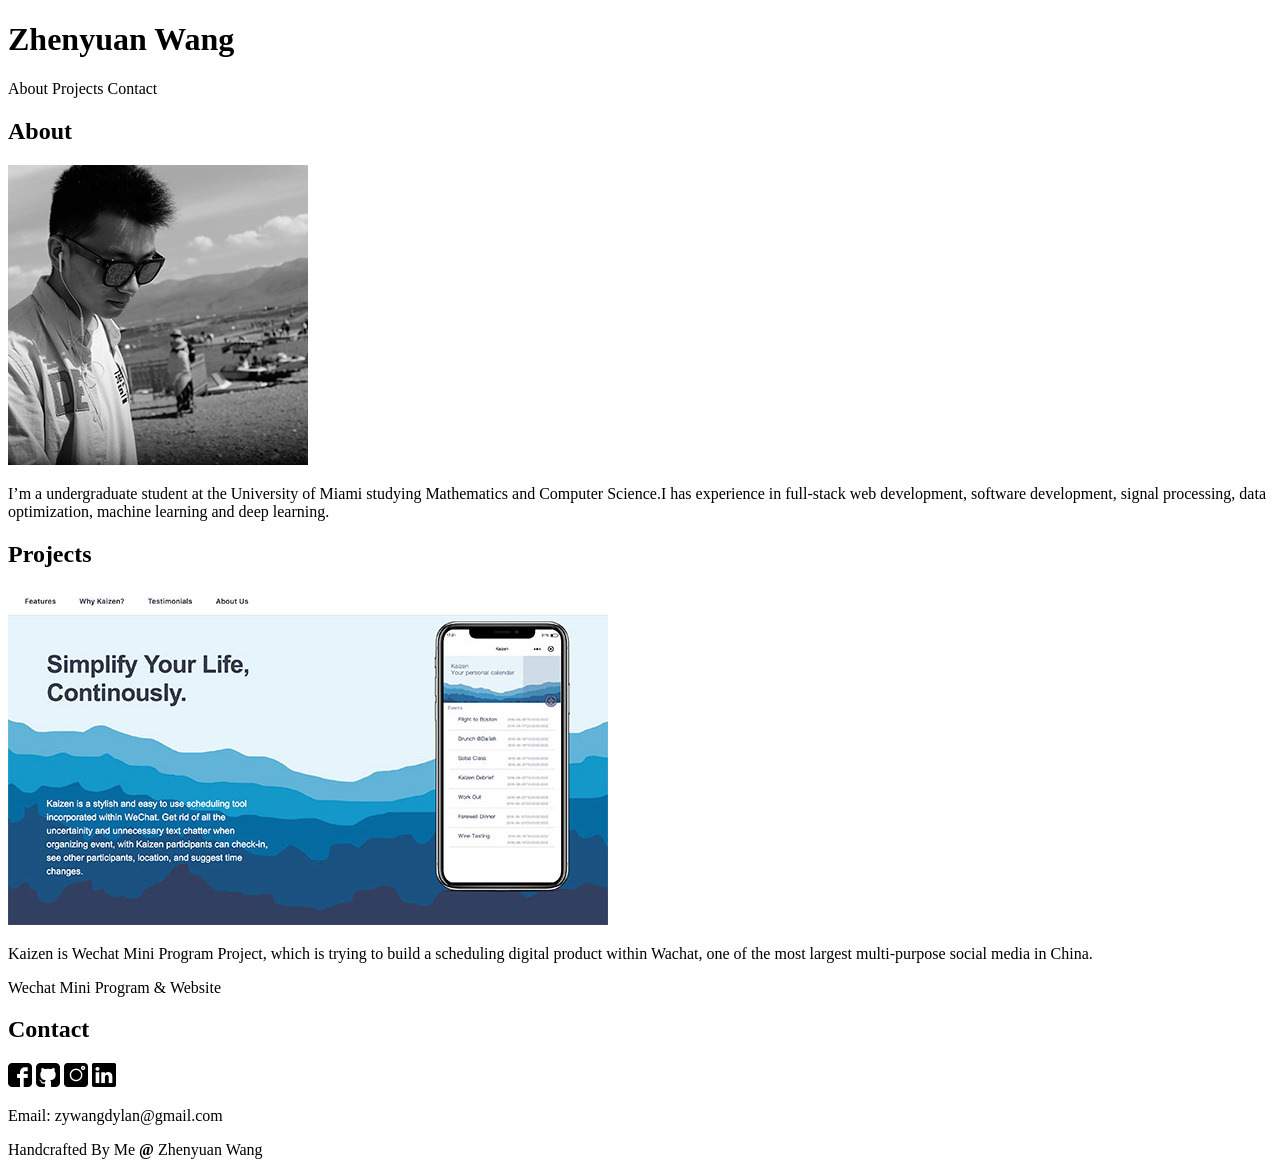
==== resume.html @ 1af4d4ef "First Draft on html project" ====
<!DOCTYPE html>
<html lang="en">
  <head>
    <meta charset="UTF-8" />
    <title>Zhenyuan Resume</title>
  </head>

  <body>
    <header>
      <h1>Zhenyuan Wang</h1>
      <nav>
        <!-- link to different sections (unfinished)-->
        <a>About</a>
        <a>Projects</a>
        <a>Contact</a>
      </nav>
    </header>

    <main>
      <section>
        <h2>About</h2>
        <img src="Zhenyuan-Dylan-Wang.jpg" alt="selfie">
        <article>
          <p>I’m a undergraduate student at the University of Miami studying Mathematics and Computer Science.I has experience in full-stack web development, software development, signal processing, data optimization, machine learning and deep learning.</p>
        </article>
        <!-- maybe a link to my resume file <a href=""></a>-->
      </section>

      <section>
        <h2>Projects</h2>
        <!-- put all the projects info and link here -->
        <!-- each project info should be constructed as a card -->
        <article>
        <!-- example -->
          <img src="kaizen.jpg" alt="kaizen-img">
          <p>Kaizen is Wechat Mini Program Project, which is trying to build a scheduling digital product within Wachat, one of the most largest multi-purpose social media in China.</p>
          <p>Wechat Mini Program & Website</p>
        </article>
      </section>

      <section>
        <h2>Contact</h2>
        <article>
          <a href="https://www.facebook.com/profile.php?id=100009595642215"><img src="facebook-logo.png" alt="facebook_link"></a>
<!--      Icons made by <a href="https://www.flaticon.com/authors/simpleicon" title="SimpleIcon">SimpleIcon</a> from <a href="https://www.flaticon.com/"             title="Flaticon">www.flaticon.com</a> -->
          <a href="https://github.com/zywangdylan"><img src="github-sign.png" alt="githublink"></a>
<!--       Icons made by <a href="https://www.flaticon.com/authors/dave-gandy" title="Dave Gandy">Dave Gandy</a> from <a href="https://www.flaticon.com/"             title="Flaticon">www.flaticon.com</a> -->
          <a href="https://www.instagram.com/zywangdylan/"><img src="instagram.png" alt="ins_link"></a>
<!--       Icons made by <a href="https://www.flaticon.com/authors/freepik" title="Freepik">Freepik</a> from <a href="https://www.flaticon.com/"             title="Flaticon">www.flaticon.com</a> -->
          <a href="https://www.linkedin.com/in/zhenyuan-wang-5782a2157/"><img src="linkedin-logo.png" alt="linkedin_link"></a>
<!--      Icons made by <a href="https://www.flaticon.com/authors/simpleicon" title="SimpleIcon">SimpleIcon</a> from <a href="https://www.flaticon.com/"             title="Flaticon">www.flaticon.com</a> -->
        </article>
      </section>
    </main>

    <footer>
      <p>Email:  zywangdylan@gmail.com</p>
      <p>Handcrafted By Me <b>@</b> Zhenyuan Wang</p>
    </footer>
  </body>
</html>
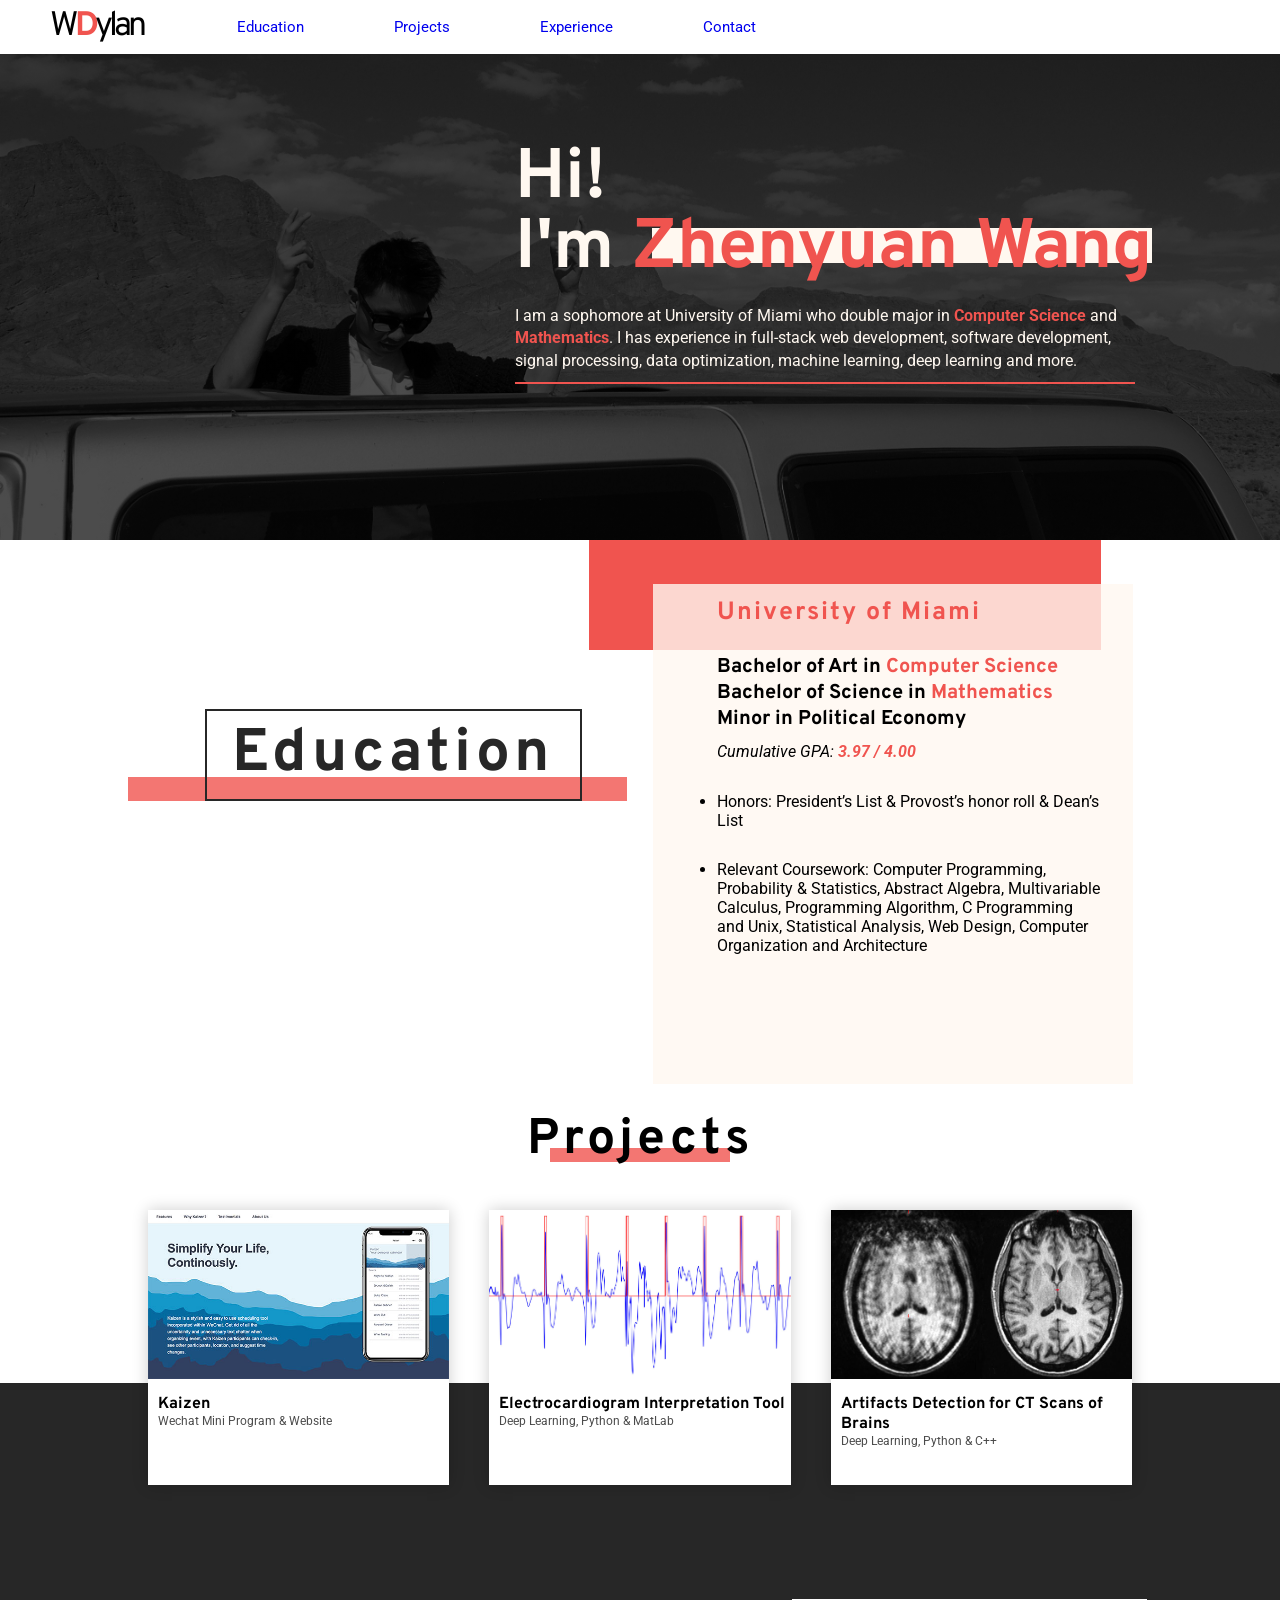
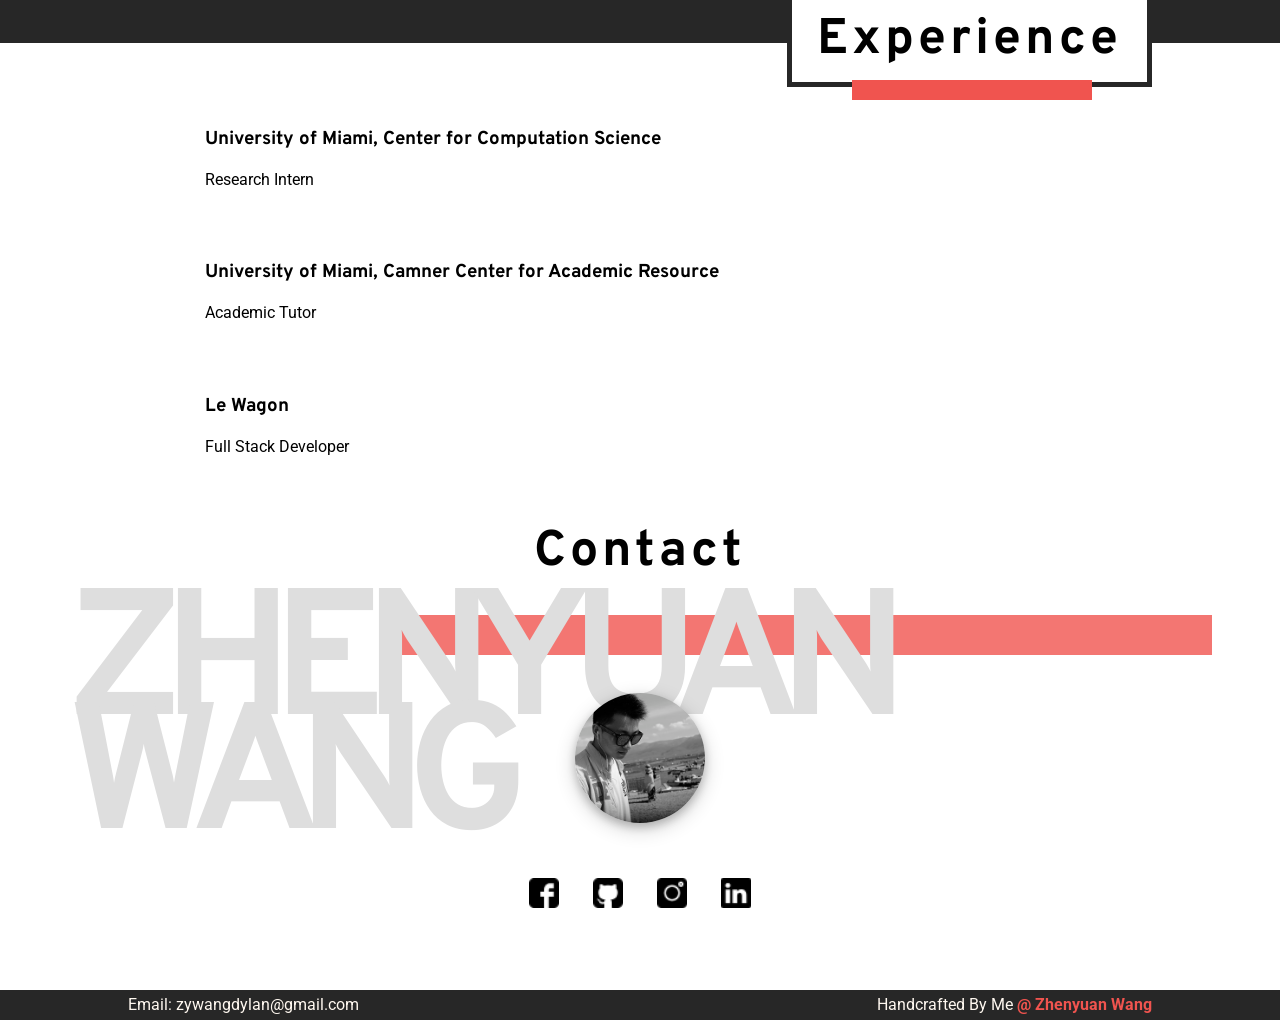
==== commit 628a2eed: "Css stylesheets" ====
--- a/resume.html
+++ b/resume.html
@@ -3,59 +3,150 @@
   <head>
     <meta charset="UTF-8" />
     <title>Zhenyuan Resume</title>
+    <link rel="stylesheet" href="css/style.css">
   </head>
 
   <body>
+
     <header>
-      <h1>Zhenyuan Wang</h1>
-      <nav>
-        <!-- link to different sections (unfinished)-->
-        <a>About</a>
-        <a>Projects</a>
-        <a>Contact</a>
-      </nav>
+      <article>
+        <div></div>
+        <h1>
+          <span>Hi!</span>
+          I'm <strong>Zhenyuan Wang</strong>
+        </h1>
+        <p>I am a sophomore at University of Miami who double major in <strong>Computer Science</strong> and <strong>Mathematics</strong>. I has experience in full-stack web development, software development, signal processing, data optimization, machine learning, deep learning and more.</p>
+      </article>
     </header>
 
+    <nav>
+<!--       <div></div> -->
+      <p>W<strong>D</strong>ylan</p>
+      <container id="nav-links">
+        <a href="#edu">Education</a>
+        <a href="#project">Projects</a>
+        <a href="#experience">Experience</a>
+        <a href="#contact">Contact</a>
+      </container>
+    </nav>
+
+
     <main>
-      <section>
-        <h2>About</h2>
-        <img src="Zhenyuan-Dylan-Wang.jpg" alt="selfie">
-        <article>
-          <p>I’m a undergraduate student at the University of Miami studying Mathematics and Computer Science.I has experience in full-stack web development, software development, signal processing, data optimization, machine learning and deep learning.</p>
+      <section id="edu">
+        <!-- <img src="img/miami-skyline-adj.jpg" alt="miamiskyline" id="miami-img"> -->
+        <article id="edu-title-section">
+          <div id="edu-title-background"></div>
+          <div id="edu-title-box-background"></div>
+          <div class="h2_container">
+            <h2>Education</h2>
+          </div>
+        </article>
+        <!-- <img src="img/Zhenyuan-Dylan-Wang.jpg" alt="selfie" id="selfie"> -->
+        <article id='edu-right-section'>
+          <div id="edu-content-title-background"></div>
+          <div id="edu-content-background"></div>
+          <article id='edu-content'>
+            <h3>University of Miami</h3>
+            <h4>Bachelor of Art in <strong>Computer Science</strong></h4>
+            <h4>Bachelor of Science in <strong>Mathematics</strong></h4>
+            <h4>Minor in Political Economy</h4>
+            <p>Cumulative GPA: <strong>3.97 / 4.00</strong></p>
+            <ul>
+              <li>Honors: President’s List & Provost’s honor roll & Dean’s List</li>
+              <li>Relevant Coursework: Computer Programming, Probability & Statistics, Abstract Algebra, Multivariable Calculus, Programming Algorithm, C Programming and Unix, Statistical Analysis, Web Design, Computer Organization and Architecture</li>
+            </ul>
+          </article>
         </article>
         <!-- maybe a link to my resume file <a href=""></a>-->
       </section>
 
-      <section>
-        <h2>Projects</h2>
+      <section id="project">
+        <div class="h2_container">
+          <h2>Projects</h2>
+          <div id="project_h2_background"></div>
+        </div>
+        <div id=project_background></div>
         <!-- put all the projects info and link here -->
         <!-- each project info should be constructed as a card -->
-        <article>
-        <!-- example -->
-          <img src="kaizen.jpg" alt="kaizen-img">
-          <p>Kaizen is Wechat Mini Program Project, which is trying to build a scheduling digital product within Wachat, one of the most largest multi-purpose social media in China.</p>
-          <p>Wechat Mini Program & Website</p>
+        <article id="project_kaizen">
+          <article class="project-cards">
+            <img src="img/kaizen.jpg" alt="kaizen-img">
+<!--           <p>Kaizen is Wechat Mini Program Project, which is trying to build a scheduling digital product within Wachat, one of the most largest multi-purpose social media in China.</p> -->
+            <h3>Kaizen</h3>
+            <p>Wechat Mini Program & Website</p>
+          </article>
+        </article>
+
+        <article id="project_ecg">
+          <article class="project-cards">
+            <img src="img/R-peak-detect-2.jpg" alt="ecg-img">
+            <h3>Electrocardiogram Interpretation Tool</h3>
+            <p>Deep Learning, Python & MatLab</p>
+          </article>
+        </article>
+
+        <article id="project_artifacts">
+          <article class="project-cards">
+            <img src="img/motion-artifact.jpg" alt="artifaces-img">
+            <h3>Artifacts Detection for CT Scans of Brains</h3>
+            <p>Deep Learning, Python & C++</p>
+          </article>
         </article>
       </section>
 
-      <section>
-        <h2>Contact</h2>
-        <article>
-          <a href="https://www.facebook.com/profile.php?id=100009595642215"><img src="facebook-logo.png" alt="facebook_link"></a>
+      <section id="experience">
+        <div class="h2_container">
+          <h2>Experience</h2>
+          <div id="exp_h2_background"></div>
+        </div>
+        <article id="um_research">
+          <article class="experience_cards">
+            <h3>University of Miami, Center for Computation Science</h3>
+            <p>Research Intern</p>
+            <a href="">More Info</a>
+          </article>
+        </article>
+        <article id="um_tutor">
+          <article class="experience_cards">
+            <h3>University of Miami, Camner Center for Academic Resource</h3>
+            <p>Academic Tutor </p>
+            <a href="">More Info</a>
+          </article>
+        </article>
+        <article id="le_fullstack">
+          <article class="experience_cards">
+            <h3>Le Wagon</h3>
+            <p>Full Stack Developer </p>
+            <a href="">More Info</a>
+          </article>
+        </article>
+      </section>
+
+      <section id="contact">
+        <div class="h2_container">
+          <h2>Contact</h2>
+        </div>
+        <article id="contact_card">
+          <div id="contact_background"></div>
+          <img src="img/Zhenyuan-Dylan-Wang.jpg" alt="selfie" id="selfie">
+          <h1>ZHENYUAN <span>WANG<span></h1>
+          <div id="icons">
+            <a href="https://www.facebook.com/profile.php?id=100009595642215"><img src="img/facebook-logo.png" alt="facebook_link"></a>
 <!--      Icons made by <a href="https://www.flaticon.com/authors/simpleicon" title="SimpleIcon">SimpleIcon</a> from <a href="https://www.flaticon.com/"             title="Flaticon">www.flaticon.com</a> -->
-          <a href="https://github.com/zywangdylan"><img src="github-sign.png" alt="githublink"></a>
+            <a href="https://github.com/zywangdylan"><img src="img/github-sign.png" alt="githublink"></a>
 <!--       Icons made by <a href="https://www.flaticon.com/authors/dave-gandy" title="Dave Gandy">Dave Gandy</a> from <a href="https://www.flaticon.com/"             title="Flaticon">www.flaticon.com</a> -->
-          <a href="https://www.instagram.com/zywangdylan/"><img src="instagram.png" alt="ins_link"></a>
+            <a href="https://www.instagram.com/zywangdylan/"><img src="img/instagram.png" alt="ins_link"></a>
 <!--       Icons made by <a href="https://www.flaticon.com/authors/freepik" title="Freepik">Freepik</a> from <a href="https://www.flaticon.com/"             title="Flaticon">www.flaticon.com</a> -->
-          <a href="https://www.linkedin.com/in/zhenyuan-wang-5782a2157/"><img src="linkedin-logo.png" alt="linkedin_link"></a>
+            <a href="https://www.linkedin.com/in/zhenyuan-wang-5782a2157/"><img src="img/linkedin-logo.png" alt="linkedin_link"></a>
 <!--      Icons made by <a href="https://www.flaticon.com/authors/simpleicon" title="SimpleIcon">SimpleIcon</a> from <a href="https://www.flaticon.com/"             title="Flaticon">www.flaticon.com</a> -->
+          </div>
         </article>
       </section>
     </main>
 
     <footer>
-      <p>Email:  zywangdylan@gmail.com</p>
-      <p>Handcrafted By Me <b>@</b> Zhenyuan Wang</p>
+      <p id="email">Email:  zywangdylan@gmail.com</p>
+      <p id="Handcrafted">Handcrafted By Me <strong>@ Zhenyuan Wang</strong></p>
     </footer>
   </body>
 </html>
--- a/css/style.css
+++ b/css/style.css
@@ -0,0 +1,61 @@
+@import url('https://fonts.googleapis.com/css?family=Overpass:700|Roboto|Satisfy&display=swap');
+@import "navbar.css";
+@import "header.css";
+@import "education.css";
+@import "project.css";
+@import "experience.css";
+@import "contact.css";
+@import "footer.css";
+/*
+pink: #D81E5B;
+blue: #66C3FF;
+MILK-green:#CCD7C5;
+WHITE: #FFF8F0;
+Black:#272727;
+red:#F0544F;
+GREY: #dedede;
+c10000
+*/
+body, html{
+  height:100%;
+  margin:0;
+  scroll-behavior: smooth;
+}
+
+strong{
+  color:#F0544F;
+}
+
+p{
+  font-family: 'Roboto', sans-serif;
+}
+
+h2{
+  font-family: 'Overpass', sans-serif;
+  font-size: 50px;
+  letter-spacing: 4px;
+  margin: 0;
+}
+
+h3{
+  font-family: 'Overpass', sans-serif;
+}
+
+h4{
+  font-family: 'Overpass', sans-serif;
+}
+
+li{
+  font-family: 'Roboto', sans-serif;
+}
+
+.h2_container{
+  display: flex;
+  justify-content: center;
+  align-items: center;
+  margin: 15px 0;
+}
+
+
+
+
